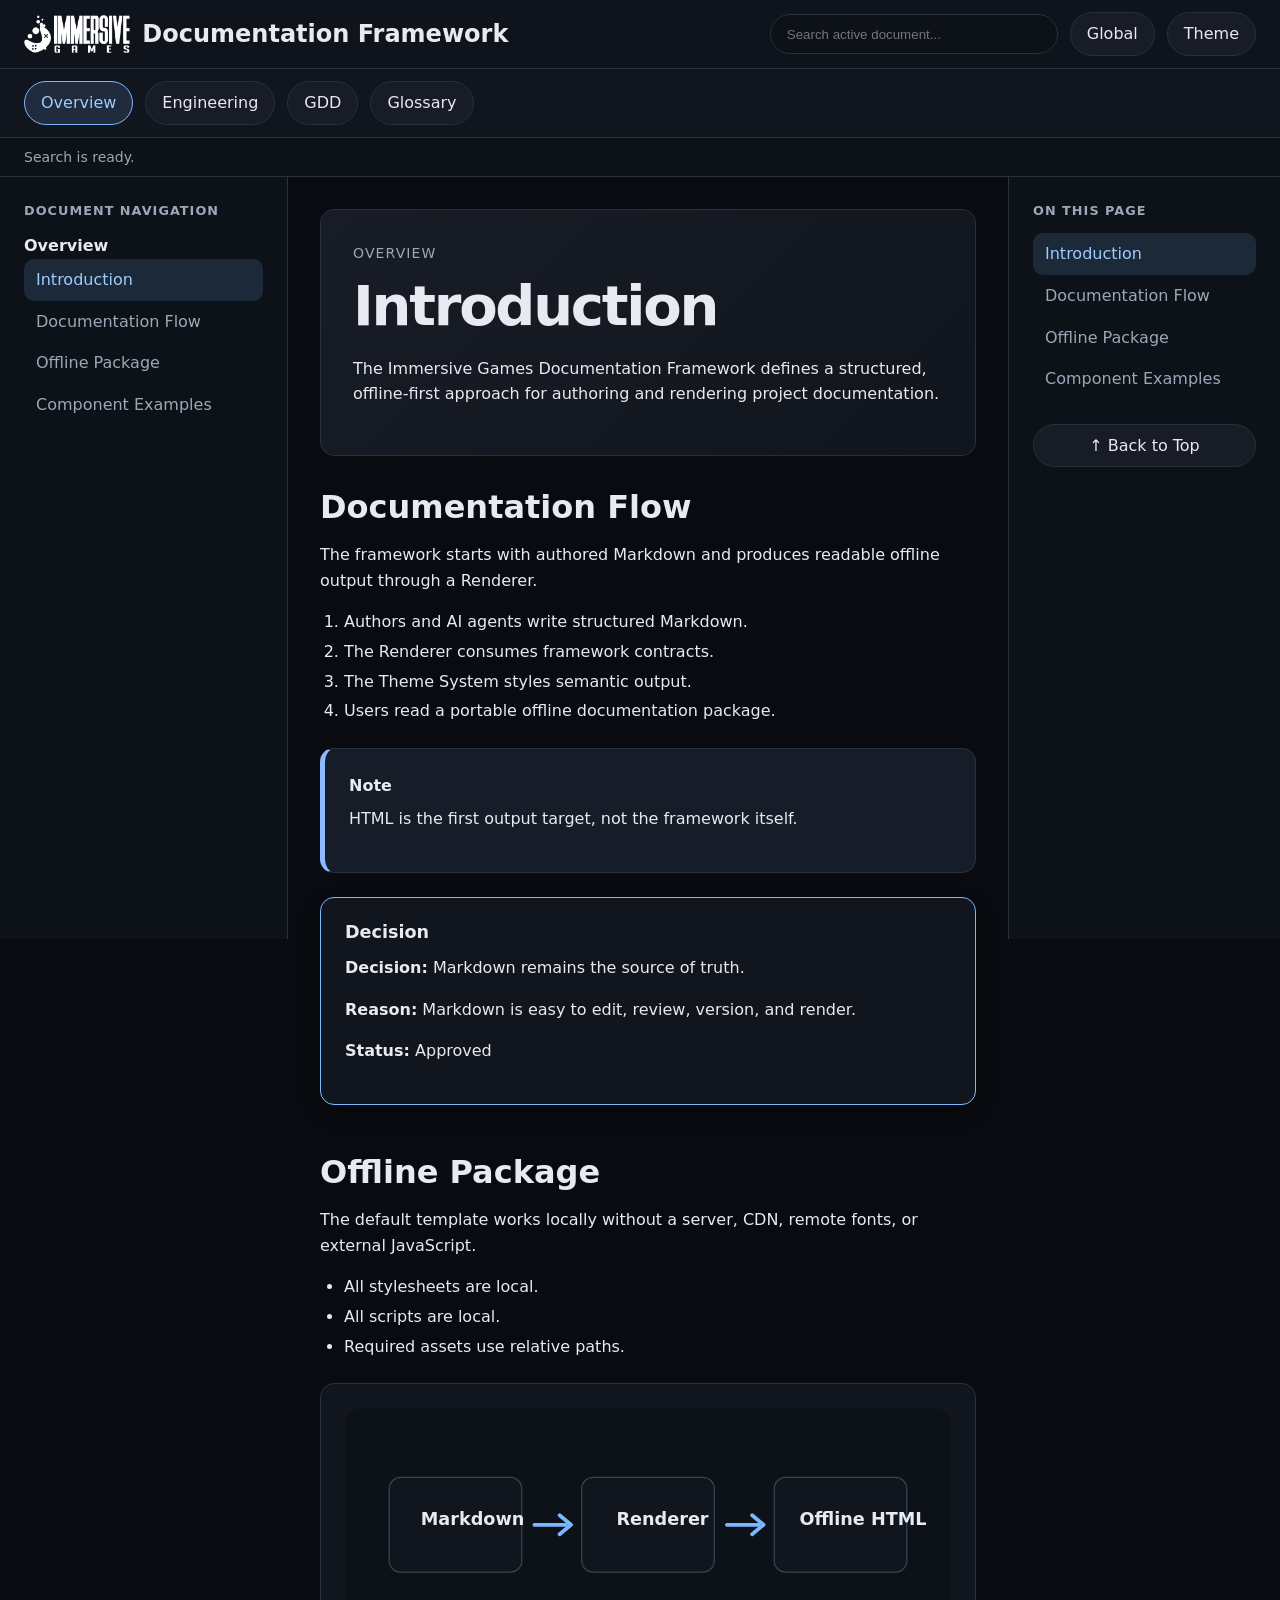
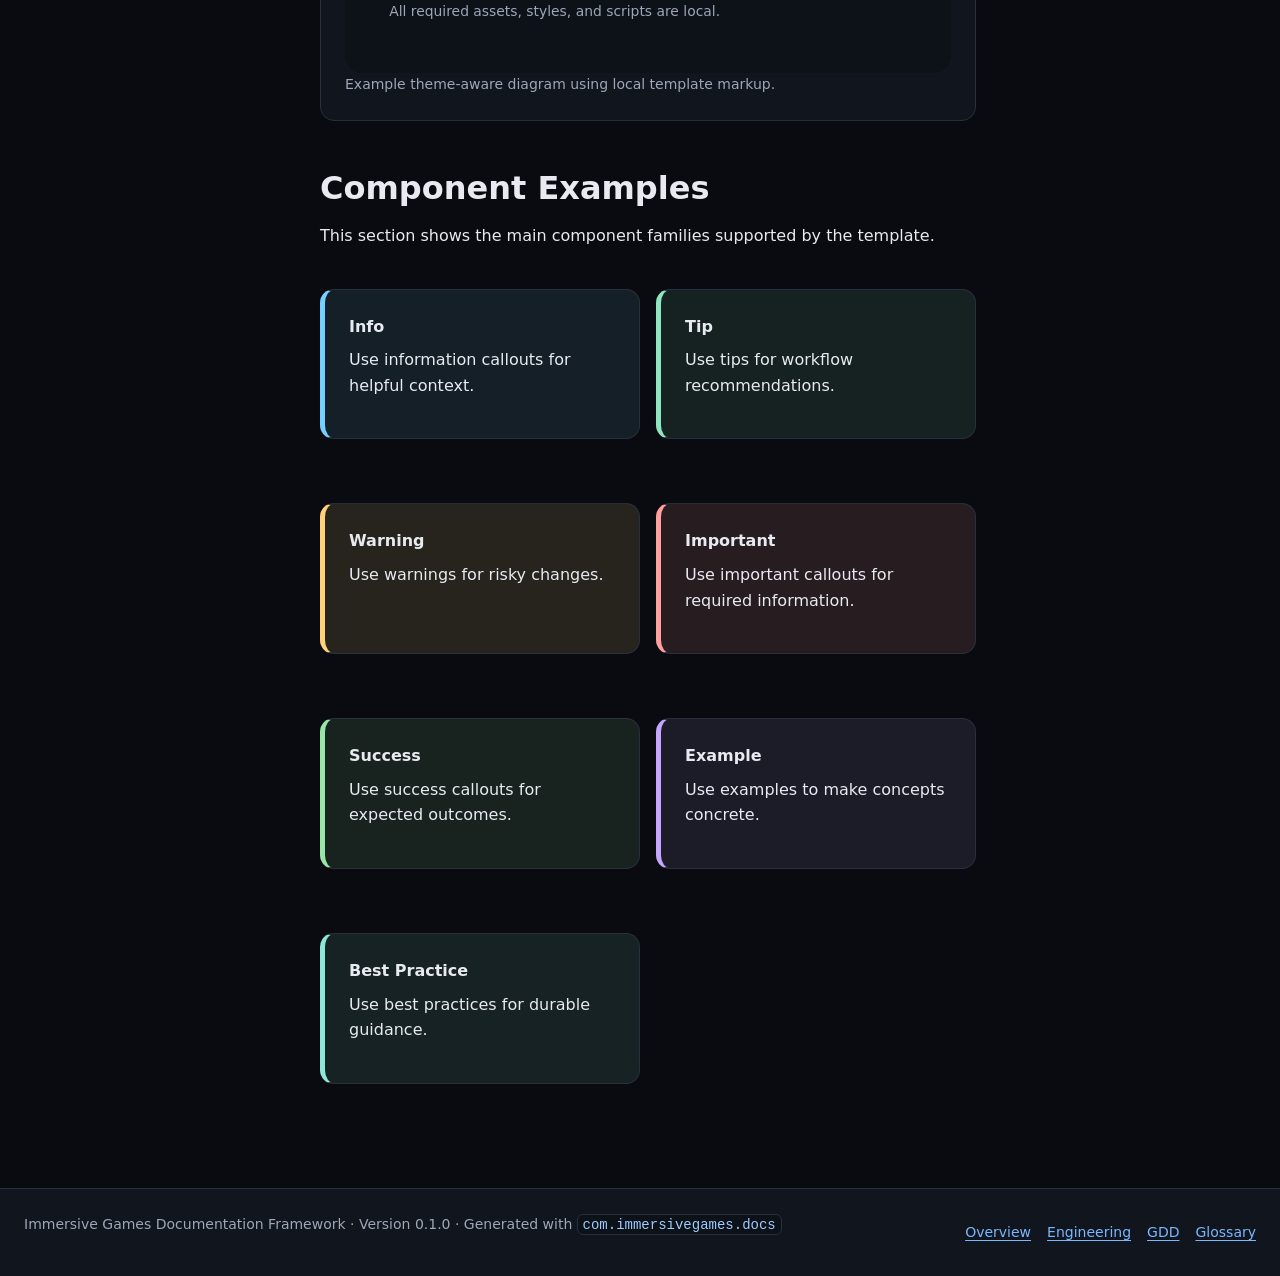
==== templates/html-default/index.html @ 84d6b8d3 "teste de template" ====
<!doctype html>
<html lang="en" data-theme="dark">
<head>
  <meta charset="utf-8">
  <meta name="viewport" content="width=device-width, initial-scale=1">
  <title>Immersive Games Documentation Framework</title>
  <link rel="stylesheet" href="css/variables.css">
  <link rel="stylesheet" href="css/typography.css">
  <link rel="stylesheet" href="css/layout.css">
  <link rel="stylesheet" href="css/components.css">
</head>
<body>
  <a class="docs-skip-link" href="#docs-main">Skip to content</a>

  <div class="docs-topbar">
    <header class="docs-header">
      <div class="docs-header__brand">
        <span class="docs-header__logo-set" aria-hidden="true">
          <img class="docs-header__logo docs-header__logo--dark" src="assets/images/immersive-games-logo-full-white.png" alt="" width="180" height="65">
          <img class="docs-header__logo docs-header__logo--light" src="assets/images/immersive-games-logo-full-black.png" alt="" width="180" height="65">
        </span>
        <div>
          <h1>Documentation Framework</h1>
        </div>
      </div>

      <div class="docs-header__tools">
        <label class="docs-search-label" for="docs-search-input">Search documentation</label>
        <input id="docs-search-input" class="docs-search-input" type="search" placeholder="Search active document..." autocomplete="off">
        <button class="docs-button docs-button--ghost" type="button" data-action="toggle-search-mode" aria-pressed="false">Global</button>
        <button class="docs-button docs-button--ghost" type="button" data-action="toggle-theme" aria-label="Toggle dark or light theme">Theme</button>
        <button class="docs-button docs-button--ghost docs-mobile-only" type="button" data-action="toggle-sidebar" aria-expanded="false" aria-controls="docs-sidebar">Menu</button>
        <button class="docs-button docs-button--ghost docs-mobile-only" type="button" data-action="toggle-toc" aria-expanded="false" aria-controls="docs-toc">TOC</button>
      </div>
    </header>

    <nav class="docs-tabs" role="tablist" aria-label="Document tabs">
      <button id="docs-tab-overview" class="docs-tab is-active" type="button" role="tab" data-document-target="overview" aria-selected="true" aria-controls="docs-panel-overview">Overview</button>
      <button id="docs-tab-engineering" class="docs-tab" type="button" role="tab" data-document-target="engineering" aria-selected="false" aria-controls="docs-panel-engineering">Engineering</button>
      <button id="docs-tab-gdd" class="docs-tab" type="button" role="tab" data-document-target="gdd" aria-selected="false" aria-controls="docs-panel-gdd">GDD</button>
      <button id="docs-tab-glossary" class="docs-tab" type="button" role="tab" data-document-target="glossary" aria-selected="false" aria-controls="docs-panel-glossary">Glossary</button>
    </nav>
  </div>

  <div class="docs-search-status" id="docs-search-status" role="status" aria-live="polite">Search is ready.</div>

  <div class="docs-shell">
    <aside class="docs-sidebar" id="docs-sidebar" aria-label="Document navigation">
      <div class="docs-sidebar__header">
        <span>Document Navigation</span>
      </div>
      <nav class="docs-sidebar__nav" data-sidebar-nav></nav>
    </aside>

    <main class="docs-main" id="docs-main" tabindex="-1">
      <section class="docs-search-panel docs-content" data-search-panel hidden aria-labelledby="docs-search-panel-title">
        <div class="docs-search-panel__header">
          <p class="docs-kicker">Search Results</p>
          <h2 id="docs-search-panel-title">Search results</h2>
          <p data-search-summary>Type in the header search field to search the active document.</p>
        </div>

        <div class="docs-search-results" data-search-results></div>

        <div class="docs-empty-state" data-search-empty hidden>
          <h2>No results found.</h2>
          <p>Try a different term or clear the search.</p>
        </div>
      </section>

      <section id="docs-panel-overview" class="docs-document is-active" role="tabpanel" aria-labelledby="docs-tab-overview" data-document="overview" data-document-title="Overview">
        <article class="docs-content">
          <header class="docs-page-header">
            <p class="docs-kicker">Overview</p>
            <h2 id="overview-introduction">Introduction</h2>
            <p>The Immersive Games Documentation Framework defines a structured, offline-first approach for authoring and rendering project documentation.</p>
          </header>

          <section class="docs-section" id="overview-documentation-flow" data-title="Documentation Flow">
            <h3>Documentation Flow</h3>
            <p>The framework starts with authored Markdown and produces readable offline output through a Renderer.</p>
            <ol>
              <li>Authors and AI agents write structured Markdown.</li>
              <li>The Renderer consumes framework contracts.</li>
              <li>The Theme System styles semantic output.</li>
              <li>Users read a portable offline documentation package.</li>
            </ol>

            <div class="docs-callout docs-callout-note">
              <p class="docs-callout__title">Note</p>
              <p>HTML is the first output target, not the framework itself.</p>
            </div>

            <div class="docs-block docs-block-decision">
              <h4>Decision</h4>
              <p><strong>Decision:</strong> Markdown remains the source of truth.</p>
              <p><strong>Reason:</strong> Markdown is easy to edit, review, version, and render.</p>
              <p><strong>Status:</strong> Approved</p>
            </div>
          </section>

          <section class="docs-section" id="overview-offline-package" data-title="Offline Package">
            <h3>Offline Package</h3>
            <p>The default template works locally without a server, CDN, remote fonts, or external JavaScript.</p>
            <ul>
              <li>All stylesheets are local.</li>
              <li>All scripts are local.</li>
              <li>Required assets use relative paths.</li>
            </ul>

            <figure class="docs-figure">
              <svg class="docs-diagram" viewBox="0 0 960 420" role="img" aria-labelledby="offline-package-title offline-package-desc">
                <title id="offline-package-title">Offline package diagram</title>
                <desc id="offline-package-desc">A simple diagram showing Markdown transformed into a local offline HTML package.</desc>
                <rect class="docs-diagram__background" width="960" height="420" rx="28"></rect>
                <g class="docs-diagram__node">
                  <rect x="70" y="110" width="210" height="150" rx="18"></rect>
                  <rect x="375" y="110" width="210" height="150" rx="18"></rect>
                  <rect x="680" y="110" width="210" height="150" rx="18"></rect>
                </g>
                <g class="docs-diagram__label" font-family="system-ui, -apple-system, Segoe UI, sans-serif" font-size="28" font-weight="700">
                  <text x="120" y="185">Markdown</text>
                  <text x="430" y="185">Renderer</text>
                  <text x="720" y="185">Offline HTML</text>
                </g>
                <g class="docs-diagram__arrow" stroke-width="6" stroke-linecap="round" stroke-linejoin="round" fill="none">
                  <path d="M300 185h50"></path>
                  <path d="m340 170 18 15-18 15"></path>
                  <path d="M605 185h50"></path>
                  <path d="m645 170 18 15-18 15"></path>
                </g>
                <text class="docs-diagram__caption" x="70" y="330" font-family="system-ui, -apple-system, Segoe UI, sans-serif" font-size="22">All required assets, styles, and scripts are local.</text>
              </svg>
              <figcaption>Example theme-aware diagram using local template markup.</figcaption>
            </figure>
          </section>

          <section class="docs-section" id="overview-components" data-title="Component Examples">
            <h3>Component Examples</h3>
            <p>This section shows the main component families supported by the template.</p>

            <div class="docs-callout-grid">
              <div class="docs-callout docs-callout-info"><p class="docs-callout__title">Info</p><p>Use information callouts for helpful context.</p></div>
              <div class="docs-callout docs-callout-tip"><p class="docs-callout__title">Tip</p><p>Use tips for workflow recommendations.</p></div>
              <div class="docs-callout docs-callout-warning"><p class="docs-callout__title">Warning</p><p>Use warnings for risky changes.</p></div>
              <div class="docs-callout docs-callout-important"><p class="docs-callout__title">Important</p><p>Use important callouts for required information.</p></div>
              <div class="docs-callout docs-callout-success"><p class="docs-callout__title">Success</p><p>Use success callouts for expected outcomes.</p></div>
              <div class="docs-callout docs-callout-example"><p class="docs-callout__title">Example</p><p>Use examples to make concepts concrete.</p></div>
              <div class="docs-callout docs-callout-best-practice"><p class="docs-callout__title">Best Practice</p><p>Use best practices for durable guidance.</p></div>
            </div>
          </section>
        </article>
      </section>

      <section id="docs-panel-engineering" class="docs-document" role="tabpanel" aria-labelledby="docs-tab-engineering" data-document="engineering" data-document-title="Engineering" hidden>
        <article class="docs-content">
          <header class="docs-page-header">
            <p class="docs-kicker">Engineering</p>
            <h2 id="engineering-architecture">Architecture</h2>
            <p>Engineering documentation captures system structure, runtime behavior, API surfaces, and asset handling expectations.</p>
          </header>

          <section class="docs-section" id="engineering-systems" data-title="Systems">
            <h3>Systems</h3>
            <p>Systems documentation should explain responsibilities, boundaries, and data flow without coupling the source content to visual layout.</p>
            <blockquote>
              <p>Documentation represents knowledge first. Presentation is derivative.</p>
            </blockquote>
          </section>

          <section class="docs-section" id="engineering-api-example" data-title="API Example">
            <h3>API Example</h3>
            <p>Inline code such as <code>FaceController.PlayAnimation</code> should remain distinct but unobtrusive.</p>
            <pre class="docs-code"><code>public sealed class FaceController
{
    public void PlayAnimation(string animationId)
    {
        // Trigger local animation playback.
    }
}</code></pre>

            <div class="docs-block docs-block-api">
              <h4>Method</h4>
              <table class="docs-table">
                <thead><tr><th>Field</th><th>Value</th></tr></thead>
                <tbody>
                  <tr><td>Name</td><td><code>PlayAnimation</code></td></tr>
                  <tr><td>Parameter</td><td><code>animationId: string</code></td></tr>
                  <tr><td>Returns</td><td><code>void</code></td></tr>
                </tbody>
              </table>
            </div>
          </section>

          <section class="docs-section" id="engineering-asset-handling" data-title="Asset Handling">
            <h3>Asset Handling</h3>
            <p>Required documentation assets should be local and referenced through relative paths.</p>
            <div class="docs-block docs-block-risk">
              <h4>Risk</h4>
              <p><strong>Risk:</strong> A missing screenshot breaks reader context.</p>
              <p><strong>Impact:</strong> Medium</p>
              <p><strong>Mitigation:</strong> Validate asset references before publishing.</p>
            </div>
          </section>
        </article>
      </section>

      <section id="docs-panel-gdd" class="docs-document" role="tabpanel" aria-labelledby="docs-tab-gdd" data-document="gdd" data-document-title="GDD" hidden>
        <article class="docs-content">
          <header class="docs-page-header">
            <p class="docs-kicker">Game Design Document</p>
            <h2 id="gdd-game-vision">Game Vision</h2>
            <p>The GDD describes game direction, player experience, mechanics, and design decisions.</p>
          </header>

          <section class="docs-section" id="gdd-core-loop" data-title="Core Loop">
            <h3>Core Loop</h3>
            <p>The core loop describes the repeated player activity that supports progression.</p>
            <div class="docs-block docs-block-flow">
              <h4>Flow</h4>
              <ol class="docs-flow-list">
                <li>Explore the environment.</li>
                <li>Collect resources.</li>
                <li>Upgrade abilities.</li>
                <li>Face harder challenges.</li>
              </ol>
            </div>
          </section>

          <section class="docs-section" id="gdd-mechanics" data-title="Mechanics">
            <h3>Mechanics</h3>
            <p>Mechanics should be clear, testable, and connected to the intended player experience.</p>
            <table class="docs-table">
              <thead><tr><th>Mechanic</th><th>Purpose</th><th>Status</th></tr></thead>
              <tbody>
                <tr><td>Dash</td><td>Mobility and expression</td><td><span class="docs-badge docs-badge-success">Approved</span></td></tr>
                <tr><td>Parry</td><td>Skill mastery</td><td><span class="docs-badge docs-badge-warning">Review</span></td></tr>
              </tbody>
            </table>
          </section>

          <section class="docs-section" id="gdd-decisions" data-title="Decisions">
            <h3>Decisions</h3>
            <div class="docs-block docs-block-open-question">
              <h4>Open Question</h4>
              <p><strong>Question:</strong> Should the first prototype include crafting?</p>
              <p><strong>Status:</strong> Open</p>
            </div>
          </section>
        </article>
      </section>

      <section id="docs-panel-glossary" class="docs-document" role="tabpanel" aria-labelledby="docs-tab-glossary" data-document="glossary" data-document-title="Glossary" hidden>
        <article class="docs-content">
          <header class="docs-page-header">
            <p class="docs-kicker">Glossary</p>
            <h2 id="glossary-documentation-project">Documentation Project</h2>
            <p>Glossary terms define project vocabulary using Markdown headings and standard links.</p>
          </header>

          <div class="docs-glossary-tools">
            <label for="docs-glossary-filter">Filter glossary terms</label>
            <input id="docs-glossary-filter" class="docs-search-input" type="search" placeholder="Filter terms...">
          </div>

          <section class="docs-section docs-glossary-term" id="glossary-document" data-title="Document" data-term="document">
            <h3>Document</h3>
            <p><strong>Definition:</strong> The highest editorial unit inside a Documentation Project.</p>
            <p><strong>Related Terms:</strong> <a href="#glossary-component">Component</a>, <a href="#glossary-renderer">Renderer</a></p>
          </section>

          <section class="docs-section docs-glossary-term" id="glossary-component" data-title="Component" data-term="component">
            <h3>Component</h3>
            <p><strong>Definition:</strong> A reusable semantic documentation structure with a defined purpose.</p>
            <p><strong>Aliases:</strong> Documentation component, semantic component</p>
          </section>

          <section class="docs-section docs-glossary-term" id="glossary-renderer" data-title="Renderer" data-term="renderer">
            <h3>Renderer</h3>
            <p><strong>Definition:</strong> An implementation that transforms a valid Documentation Project into an output format.</p>
          </section>
        </article>
      </section>
    </main>

    <aside class="docs-toc" id="docs-toc" aria-label="Local table of contents">
      <div class="docs-toc__header">
        <span>On this page</span>
      </div>
      <nav data-toc-nav></nav>
      <button class="docs-back-to-top" type="button" data-action="back-to-top">↑ Back to Top</button>
    </aside>
  </div>

  <footer class="docs-footer">
    <p>Immersive Games Documentation Framework · Version 0.1.0 · Generated with <code>com.immersivegames.docs</code></p>
    <nav aria-label="Footer links">
      <a href="#overview-introduction">Overview</a>
      <a href="#engineering-architecture">Engineering</a>
      <a href="#gdd-game-vision">GDD</a>
      <a href="#glossary-documentation-project">Glossary</a>
    </nav>
  </footer>

  <script src="js/navigation.js"></script>
  <script src="js/search.js"></script>
  <script src="js/glossary.js"></script>
  <script src="js/ui.js"></script>
</body>
</html>
---- templates/html-default/css/variables.css ----
:root {
  color-scheme: dark;

  --docs-font-sans: system-ui, -apple-system, BlinkMacSystemFont, "Segoe UI", sans-serif;
  --docs-font-code: "Cascadia Code", "Consolas", "Courier New", monospace;

  --docs-spacing-2xs: 0.25rem;
  --docs-spacing-xs: 0.5rem;
  --docs-spacing-sm: 0.75rem;
  --docs-spacing-md: 1rem;
  --docs-spacing-lg: 1.5rem;
  --docs-spacing-xl: 2rem;
  --docs-spacing-2xl: 3rem;

  --docs-radius-sm: 0.375rem;
  --docs-radius-md: 0.625rem;
  --docs-radius-lg: 0.875rem;
  --docs-radius-pill: 999px;

  --docs-border-width: 1px;
  --docs-shadow-sm: 0 8px 20px rgb(0 0 0 / 18%);
  --docs-shadow-md: 0 18px 50px rgb(0 0 0 / 25%);

  --docs-layout-header-height: 4.25rem;
  --docs-layout-tabs-height: 3.25rem;
  --docs-layout-topbar-height: calc(var(--docs-layout-header-height) + var(--docs-layout-tabs-height));
  --docs-layout-sidebar-width: 18rem;
  --docs-layout-toc-width: 17rem;
  --docs-layout-content-max: 960px;

  --docs-breakpoint-sm: 40rem;
  --docs-breakpoint-md: 56rem;
  --docs-breakpoint-lg: 72rem;
  --docs-breakpoint-xl: 90rem;

  --docs-z-header: 30;
  --docs-z-tabs: 25;
  --docs-z-drawer: 40;
  --docs-z-skip: 100;
}

:root,
:root[data-theme="dark"] {
  color-scheme: dark;

  --docs-color-bg: #090b10;
  --docs-color-surface: #11151d;
  --docs-color-surface-raised: #171c26;
  --docs-color-surface-soft: #0d1118;
  --docs-color-border: #28303d;
  --docs-color-border-strong: #394354;
  --docs-color-text: #e7eaf0;
  --docs-color-text-muted: #9da7b7;
  --docs-color-text-subtle: #707b8e;
  --docs-color-accent: #7bb7ff;
  --docs-color-accent-strong: #9dccff;
  --docs-color-accent-soft: rgb(123 183 255 / 14%);
  --docs-color-code-bg: #06080d;
  --docs-color-code-text: #dbeafe;

  --docs-color-note: #8eb8ff;
  --docs-color-note-bg: rgb(142 184 255 / 10%);
  --docs-color-info: #76d0ff;
  --docs-color-info-bg: rgb(118 208 255 / 10%);
  --docs-color-tip: #8ee6c1;
  --docs-color-tip-bg: rgb(142 230 193 / 10%);
  --docs-color-warning: #ffd27a;
  --docs-color-warning-bg: rgb(255 210 122 / 12%);
  --docs-color-important: #ff9f9f;
  --docs-color-important-bg: rgb(255 159 159 / 12%);
  --docs-color-success: #98e6a6;
  --docs-color-success-bg: rgb(152 230 166 / 10%);
  --docs-color-example: #c6a6ff;
  --docs-color-example-bg: rgb(198 166 255 / 10%);
  --docs-color-best-practice: #8ee6d8;
  --docs-color-best-practice-bg: rgb(142 230 216 / 10%);
  --docs-color-danger: #ff7d7d;
  --docs-color-danger-bg: rgb(255 125 125 / 12%);
}

:root[data-theme="light"] {
  color-scheme: light;

  --docs-color-bg: #f4f6fa;
  --docs-color-surface: #ffffff;
  --docs-color-surface-raised: #ffffff;
  --docs-color-surface-soft: #eef2f7;
  --docs-color-border: #d7deea;
  --docs-color-border-strong: #c1cad8;
  --docs-color-text: #111827;
  --docs-color-text-muted: #536074;
  --docs-color-text-subtle: #778398;
  --docs-color-accent: #2563eb;
  --docs-color-accent-strong: #1d4ed8;
  --docs-color-accent-soft: rgb(37 99 235 / 10%);
  --docs-color-code-bg: #f8fafc;
  --docs-color-code-text: #111827;

  --docs-color-note: #2563eb;
  --docs-color-note-bg: rgb(37 99 235 / 8%);
  --docs-color-info: #0284c7;
  --docs-color-info-bg: rgb(2 132 199 / 8%);
  --docs-color-tip: #047857;
  --docs-color-tip-bg: rgb(4 120 87 / 8%);
  --docs-color-warning: #b45309;
  --docs-color-warning-bg: rgb(180 83 9 / 10%);
  --docs-color-important: #dc2626;
  --docs-color-important-bg: rgb(220 38 38 / 9%);
  --docs-color-success: #15803d;
  --docs-color-success-bg: rgb(21 128 61 / 8%);
  --docs-color-example: #7c3aed;
  --docs-color-example-bg: rgb(124 58 237 / 8%);
  --docs-color-best-practice: #0f766e;
  --docs-color-best-practice-bg: rgb(15 118 110 / 8%);
  --docs-color-danger: #b91c1c;
  --docs-color-danger-bg: rgb(185 28 28 / 9%);
}
---- templates/html-default/css/typography.css ----
* {
  box-sizing: border-box;
}

html {
  scroll-behavior: smooth;
}

body {
  margin: 0;
  background: var(--docs-color-bg);
  color: var(--docs-color-text);
  font-family: var(--docs-font-sans);
  font-size: 16px;
  line-height: 1.6;
}

h1,
h2,
h3,
h4,
h5,
h6 {
  color: var(--docs-color-text);
  line-height: 1.2;
  margin: 0 0 var(--docs-spacing-md);
  scroll-margin-top: calc(var(--docs-layout-topbar-height) + var(--docs-spacing-lg));
}

h1 {
  font-size: clamp(1.125rem, 2vw, 1.5rem);
  margin: 0;
}

h2 {
  font-size: clamp(2rem, 5vw, 3.5rem);
  letter-spacing: -0.04em;
}

h3 {
  font-size: clamp(1.45rem, 3vw, 2rem);
  margin-top: var(--docs-spacing-xl);
}

h4 {
  font-size: 1.1rem;
}

p {
  margin: 0 0 var(--docs-spacing-md);
}

a {
  color: var(--docs-color-accent);
  text-decoration-thickness: 0.08em;
  text-underline-offset: 0.18em;
}

a:hover {
  color: var(--docs-color-accent-strong);
}

a:focus-visible,
button:focus-visible,
input:focus-visible {
  outline: 3px solid var(--docs-color-accent);
  outline-offset: 3px;
}

ul,
ol {
  margin: 0 0 var(--docs-spacing-md);
  padding-left: var(--docs-spacing-lg);
}

li + li {
  margin-top: var(--docs-spacing-2xs);
}

blockquote {
  border-left: 4px solid var(--docs-color-accent);
  color: var(--docs-color-text-muted);
  margin: var(--docs-spacing-lg) 0;
  padding: var(--docs-spacing-sm) var(--docs-spacing-lg);
  background: var(--docs-color-surface-soft);
  border-radius: var(--docs-radius-md);
}

code,
pre {
  font-family: var(--docs-font-code);
}

code {
  background: var(--docs-color-surface-soft);
  border: var(--docs-border-width) solid var(--docs-color-border);
  border-radius: var(--docs-radius-sm);
  color: var(--docs-color-accent-strong);
  padding: 0.1rem 0.3rem;
}

pre {
  overflow-x: auto;
}

figcaption,
.docs-kicker,
.docs-search-status,
.docs-footer {
  color: var(--docs-color-text-muted);
  font-size: 0.875rem;
}

.docs-kicker {
  letter-spacing: 0.08em;
  margin: 0 0 var(--docs-spacing-xs);
  text-transform: uppercase;
}
---- templates/html-default/css/layout.css ----
.docs-skip-link {
  background: var(--docs-color-accent);
  border-radius: var(--docs-radius-md);
  color: var(--docs-color-bg);
  left: var(--docs-spacing-md);
  padding: var(--docs-spacing-sm) var(--docs-spacing-md);
  position: fixed;
  top: -10rem;
  z-index: var(--docs-z-skip);
}

.docs-skip-link:focus {
  top: var(--docs-spacing-md);
}

.docs-topbar {
  background: color-mix(in srgb, var(--docs-color-surface) 92%, transparent);
  border-bottom: var(--docs-border-width) solid var(--docs-color-border);
  position: sticky;
  top: 0;
  z-index: var(--docs-z-header);
}

.docs-header {
  align-items: center;
  display: flex;
  gap: var(--docs-spacing-md);
  justify-content: space-between;
  min-height: var(--docs-layout-header-height);
  padding: var(--docs-spacing-sm) var(--docs-spacing-lg);
}

.docs-header__brand,
.docs-header__tools,
.docs-tabs,
.docs-sidebar__header,
.docs-toc__header {
  align-items: center;
  display: flex;
}

.docs-header__brand {
  gap: var(--docs-spacing-sm);
  min-width: 16rem;
}

.docs-header__logo-set,
.docs-header__logo {
  display: block;
}

.docs-header__logo-set {
  flex: 0 0 auto;
}

.docs-header__logo {
  height: 2.4rem;
  width: auto;
}

.docs-header__logo--light {
  display: none;
}

:root[data-theme="light"] .docs-header__logo--dark {
  display: none;
}

:root[data-theme="light"] .docs-header__logo--light {
  display: block;
}

.docs-header__tools {
  flex-wrap: wrap;
  gap: var(--docs-spacing-sm);
  justify-content: flex-end;
}

.docs-search-label {
  height: 1px;
  overflow: hidden;
  position: absolute;
  width: 1px;
}

.docs-search-input {
  background: var(--docs-color-surface-soft);
  border: var(--docs-border-width) solid var(--docs-color-border);
  border-radius: var(--docs-radius-pill);
  color: var(--docs-color-text);
  min-height: 2.5rem;
  min-width: min(18rem, 70vw);
  padding: 0 var(--docs-spacing-md);
}

.docs-button,
.docs-tab,
.docs-back-to-top {
  background: var(--docs-color-surface-raised);
  border: var(--docs-border-width) solid var(--docs-color-border);
  border-radius: var(--docs-radius-pill);
  color: var(--docs-color-text);
  cursor: pointer;
  font: inherit;
  min-height: 2.4rem;
  padding: var(--docs-spacing-xs) var(--docs-spacing-md);
}

.docs-button:hover,
.docs-tab:hover,
.docs-back-to-top:hover {
  border-color: var(--docs-color-accent);
}

.docs-tabs {
  background: var(--docs-color-surface);
  border-top: var(--docs-border-width) solid var(--docs-color-border);
  gap: var(--docs-spacing-sm);
  min-height: var(--docs-layout-tabs-height);
  overflow-x: auto;
  padding: var(--docs-spacing-sm) var(--docs-spacing-lg);
  scrollbar-width: thin;
  white-space: nowrap;
}

.docs-tab.is-active {
  background: var(--docs-color-accent-soft);
  border-color: var(--docs-color-accent);
  color: var(--docs-color-accent-strong);
}

.docs-search-status {
  background: var(--docs-color-surface-soft);
  border-bottom: var(--docs-border-width) solid var(--docs-color-border);
  padding: var(--docs-spacing-xs) var(--docs-spacing-lg);
}

.docs-shell {
  display: grid;
  grid-template-columns: var(--docs-layout-sidebar-width) minmax(0, 1fr) var(--docs-layout-toc-width);
  min-height: calc(100vh - var(--docs-layout-topbar-height));
}

.docs-sidebar,
.docs-toc {
  align-self: start;
  background: var(--docs-color-surface-soft);
  border-color: var(--docs-color-border);
  height: calc(100vh - var(--docs-layout-topbar-height));
  max-height: calc(100vh - var(--docs-layout-topbar-height));
  overflow: auto;
  padding: var(--docs-spacing-lg);
  position: sticky;
  top: var(--docs-layout-topbar-height);
}

.docs-sidebar {
  border-right: var(--docs-border-width) solid var(--docs-color-border);
}

.docs-toc {
  border-left: var(--docs-border-width) solid var(--docs-color-border);
}

.docs-sidebar__header,
.docs-toc__header {
  color: var(--docs-color-text-muted);
  font-size: 0.8rem;
  font-weight: 700;
  justify-content: space-between;
  letter-spacing: 0.08em;
  margin-bottom: var(--docs-spacing-sm);
  text-transform: uppercase;
}

.docs-sidebar a,
.docs-toc a {
  border-radius: var(--docs-radius-md);
  color: var(--docs-color-text-muted);
  display: block;
  padding: var(--docs-spacing-xs) var(--docs-spacing-sm);
  text-decoration: none;
}

.docs-sidebar a.is-active,
.docs-toc a.is-active {
  background: var(--docs-color-accent-soft);
  color: var(--docs-color-accent-strong);
}

.docs-sidebar .docs-nav-group {
  margin-bottom: var(--docs-spacing-md);
}

.docs-sidebar .docs-nav-group-title {
  color: var(--docs-color-text);
  font-weight: 700;
}

.docs-main {
  min-width: 0;
  padding: var(--docs-spacing-xl);
}

.docs-content {
  margin: 0 auto;
  max-width: var(--docs-layout-content-max);
}

.docs-page-header {
  background: linear-gradient(135deg, var(--docs-color-surface-raised), var(--docs-color-surface));
  border: var(--docs-border-width) solid var(--docs-color-border);
  border-radius: var(--docs-radius-lg);
  margin-bottom: var(--docs-spacing-xl);
  padding: var(--docs-spacing-xl);
}

.docs-section {
  margin-bottom: var(--docs-spacing-2xl);
}

.docs-footer {
  align-items: center;
  background: var(--docs-color-surface);
  border-top: var(--docs-border-width) solid var(--docs-color-border);
  display: flex;
  flex-wrap: wrap;
  gap: var(--docs-spacing-md);
  justify-content: space-between;
  padding: var(--docs-spacing-lg);
}

.docs-footer nav {
  display: flex;
  flex-wrap: wrap;
  gap: var(--docs-spacing-md);
}

.docs-back-to-top {
  margin-top: var(--docs-spacing-lg);
  width: 100%;
}

.docs-mobile-only {
  display: none;
}

@media (max-width: 72rem) {
  .docs-shell {
    grid-template-columns: minmax(0, 1fr);
  }

  .docs-sidebar,
  .docs-toc {
    display: none;
    max-height: none;
    position: static;
  }

  .docs-sidebar.is-open,
  .docs-toc.is-open {
    display: block;
  }

  .docs-mobile-only {
    display: inline-flex;
  }
}

@media (max-width: 48rem) {
  .docs-header {
    align-items: stretch;
    flex-direction: column;
    padding: var(--docs-spacing-sm);
  }

  .docs-tabs {
    padding: var(--docs-spacing-sm);
  }

  .docs-main {
    padding: var(--docs-spacing-md);
  }

  .docs-page-header {
    padding: var(--docs-spacing-lg);
  }

  .docs-search-input {
    min-width: 100%;
  }
}
---- templates/html-default/css/components.css ----
.docs-callout,
.docs-block,
.docs-figure,
.docs-empty-state,
.docs-search-panel,
.docs-search-results,
.docs-glossary-tools,
.docs-related-documents {
  background: var(--docs-color-surface);
  border: var(--docs-border-width) solid var(--docs-color-border);
  border-radius: var(--docs-radius-lg);
  margin: var(--docs-spacing-lg) 0;
  padding: var(--docs-spacing-lg);
}

.docs-callout {
  border-left-width: 5px;
}

.docs-callout__title {
  font-weight: 800;
  margin-bottom: var(--docs-spacing-xs);
}

.docs-callout-note { background: var(--docs-color-note-bg); border-left-color: var(--docs-color-note); }
.docs-callout-info { background: var(--docs-color-info-bg); border-left-color: var(--docs-color-info); }
.docs-callout-tip { background: var(--docs-color-tip-bg); border-left-color: var(--docs-color-tip); }
.docs-callout-warning { background: var(--docs-color-warning-bg); border-left-color: var(--docs-color-warning); }
.docs-callout-important { background: var(--docs-color-important-bg); border-left-color: var(--docs-color-important); }
.docs-callout-success { background: var(--docs-color-success-bg); border-left-color: var(--docs-color-success); }
.docs-callout-example { background: var(--docs-color-example-bg); border-left-color: var(--docs-color-example); }
.docs-callout-best-practice { background: var(--docs-color-best-practice-bg); border-left-color: var(--docs-color-best-practice); }

.docs-callout-grid {
  display: grid;
  gap: var(--docs-spacing-md);
  grid-template-columns: repeat(auto-fit, minmax(14rem, 1fr));
}

.docs-block {
  box-shadow: var(--docs-shadow-sm);
}

.docs-block h4 {
  margin-bottom: var(--docs-spacing-sm);
}

.docs-block-decision { border-color: var(--docs-color-accent); }
.docs-block-risk { border-color: var(--docs-color-warning); }
.docs-block-open-question { border-color: var(--docs-color-example); }
.docs-block-api { border-color: var(--docs-color-info); }
.docs-block-flow { border-color: var(--docs-color-tip); }

.docs-code {
  background: var(--docs-color-code-bg);
  border: var(--docs-border-width) solid var(--docs-color-border);
  border-radius: var(--docs-radius-lg);
  color: var(--docs-color-code-text);
  font-size: 0.92rem;
  padding: var(--docs-spacing-lg);
}

.docs-code code {
  background: transparent;
  border: 0;
  border-radius: 0;
  color: inherit;
  display: block;
  padding: 0;
}

.docs-table {
  border-collapse: collapse;
  margin: var(--docs-spacing-lg) 0;
  overflow: hidden;
  width: 100%;
}

.docs-table th,
.docs-table td {
  border: var(--docs-border-width) solid var(--docs-color-border);
  padding: var(--docs-spacing-sm);
  text-align: left;
  vertical-align: top;
}

.docs-table th {
  background: var(--docs-color-surface-raised);
}

.docs-figure img,
.docs-diagram {
  border-radius: var(--docs-radius-md);
  display: block;
  max-width: 100%;
}

.docs-diagram {
  height: auto;
  width: 100%;
}

.docs-diagram__background {
  fill: var(--docs-color-surface-soft);
}

.docs-diagram__node rect {
  fill: var(--docs-color-surface);
  stroke: var(--docs-color-border-strong);
  stroke-width: 2;
}

.docs-diagram__label {
  fill: var(--docs-color-text);
}

.docs-diagram__arrow {
  stroke: var(--docs-color-accent);
}

.docs-diagram__caption {
  fill: var(--docs-color-text-muted);
}

.docs-badge {
  border: var(--docs-border-width) solid var(--docs-color-border);
  border-radius: var(--docs-radius-pill);
  display: inline-block;
  font-size: 0.8rem;
  font-weight: 700;
  padding: 0.1rem 0.55rem;
}

.docs-badge-success {
  color: var(--docs-color-success);
}

.docs-badge-warning {
  color: var(--docs-color-warning);
}

.docs-empty-state {
  text-align: center;
}

.docs-search-panel {
  box-shadow: var(--docs-shadow-sm);
  margin: 0 auto var(--docs-spacing-xl);
  width: 100%;
}

.docs-search-panel__header {
  border-bottom: var(--docs-border-width) solid var(--docs-color-border);
  margin-bottom: var(--docs-spacing-lg);
  padding-bottom: var(--docs-spacing-md);
}

.docs-search-panel__header h2 {
  font-size: clamp(1.75rem, 4vw, 2.5rem);
}

.docs-search-results {
  display: grid;
  gap: var(--docs-spacing-md);
}

.docs-search-result {
  background: var(--docs-color-surface-soft);
  border: var(--docs-border-width) solid var(--docs-color-border);
  border-radius: var(--docs-radius-md);
  padding: var(--docs-spacing-md);
}

.docs-search-result a {
  display: inline-block;
  font-weight: 700;
  margin-bottom: var(--docs-spacing-xs);
}

.docs-search-result small,
.docs-search-result__path {
  color: var(--docs-color-text-muted);
  display: block;
}

.docs-search-result__path {
  font-size: 0.85rem;
  margin-bottom: var(--docs-spacing-sm);
}

.docs-search-result p {
  margin-bottom: 0;
}

.docs-glossary-tools {
  display: grid;
  gap: var(--docs-spacing-sm);
}

.docs-glossary-term {
  border-bottom: var(--docs-border-width) solid var(--docs-color-border);
  padding-bottom: var(--docs-spacing-lg);
}

.docs-flow-list {
  counter-reset: flow-step;
  list-style: none;
  padding-left: 0;
}

.docs-flow-list li {
  background: var(--docs-color-surface-soft);
  border: var(--docs-border-width) solid var(--docs-color-border);
  border-radius: var(--docs-radius-md);
  margin-bottom: var(--docs-spacing-sm);
  padding: var(--docs-spacing-sm) var(--docs-spacing-md);
}

.is-search-hidden {
  display: none !important;
}
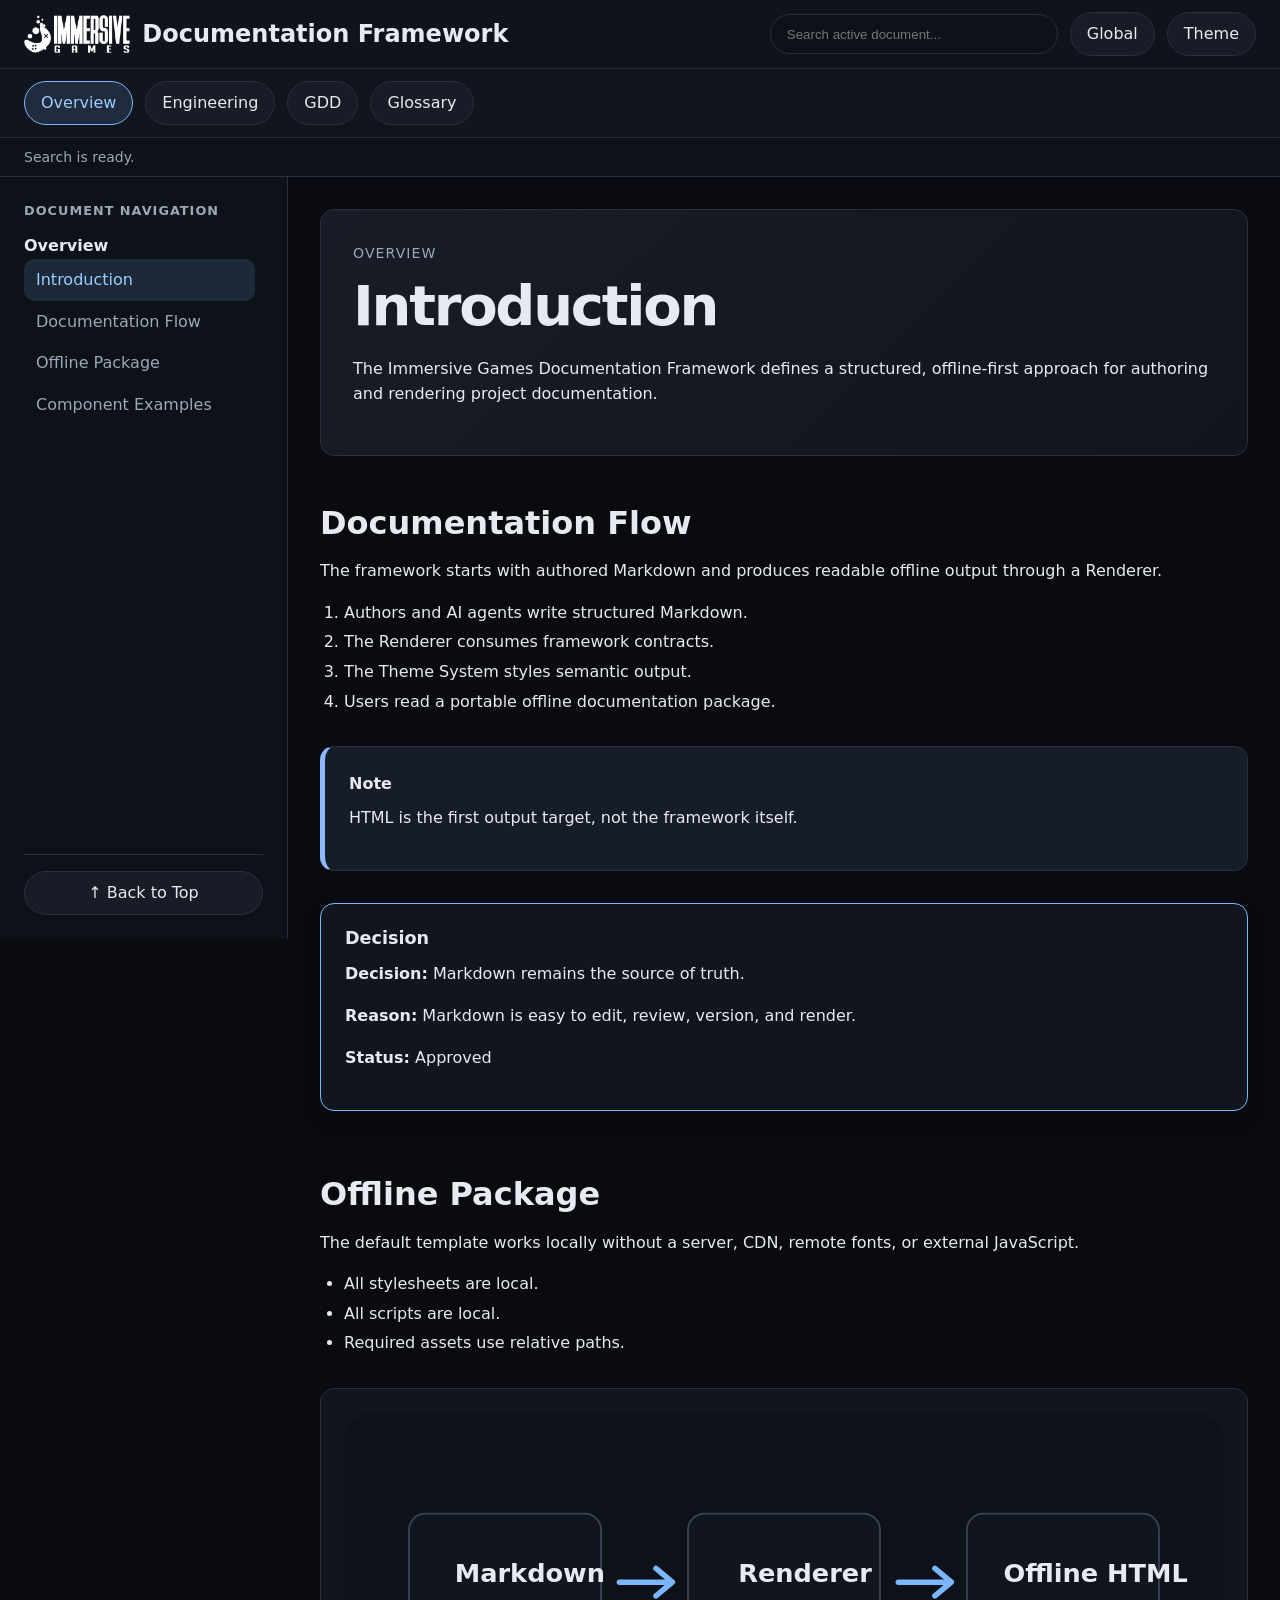
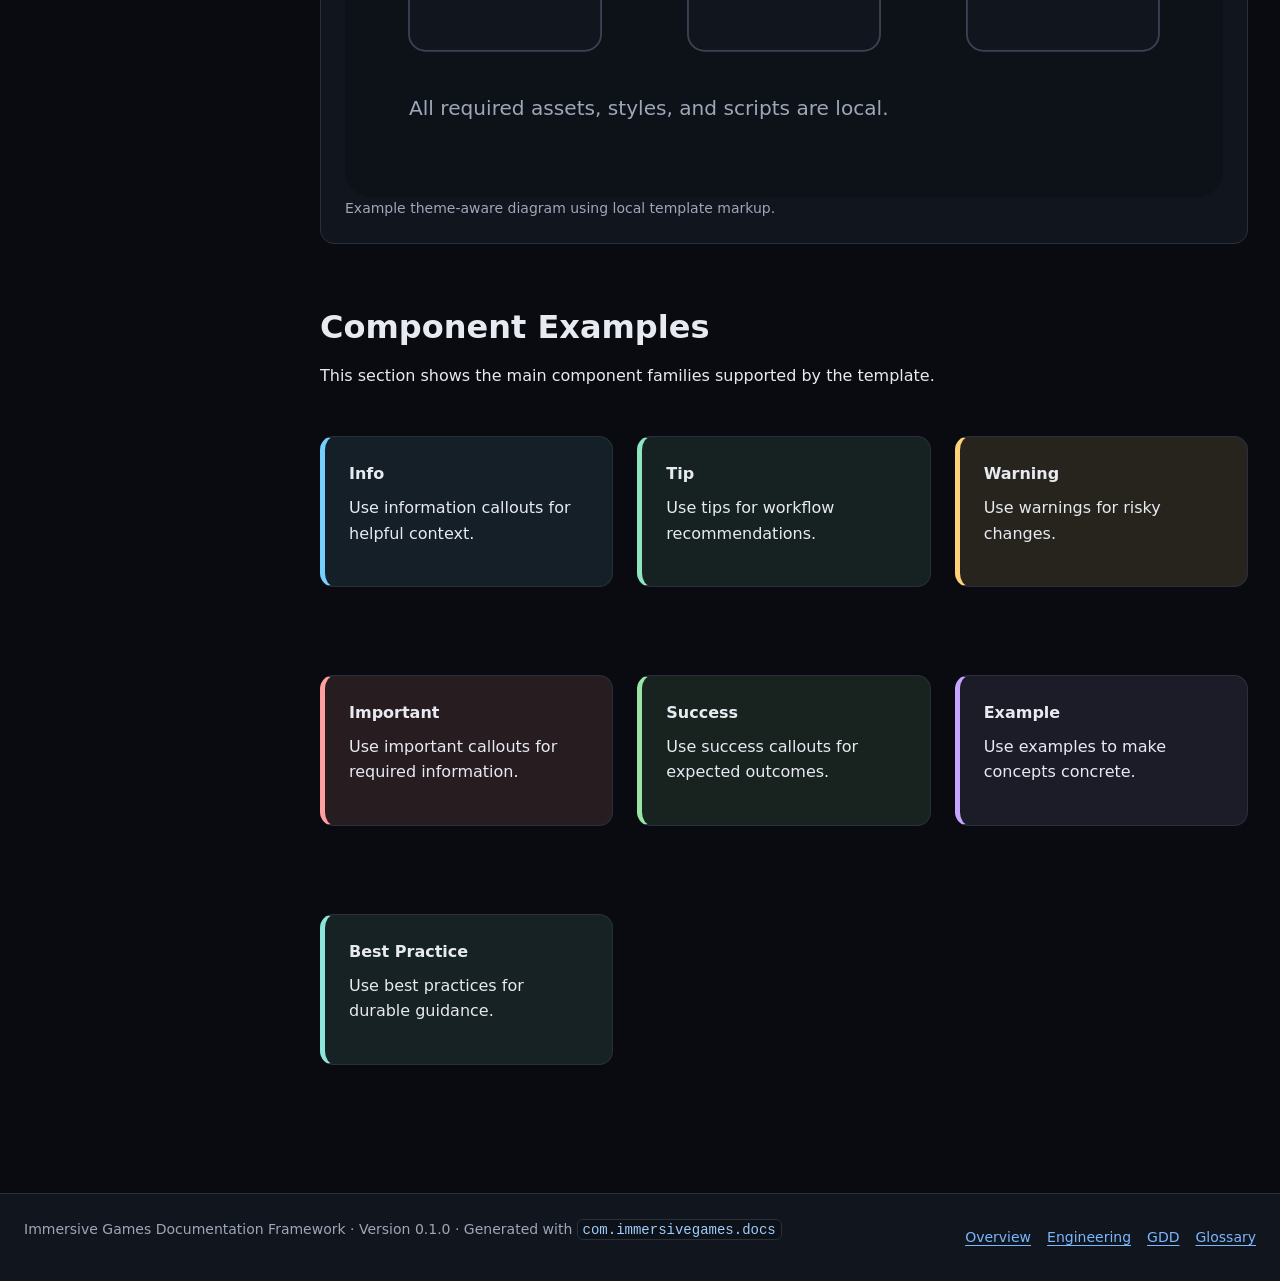
==== commit effda359: "teste de GDD" ====
--- a/templates/html-default/index.html
+++ b/templates/html-default/index.html
@@ -30,7 +30,6 @@
         <button class="docs-button docs-button--ghost" type="button" data-action="toggle-search-mode" aria-pressed="false">Global</button>
         <button class="docs-button docs-button--ghost" type="button" data-action="toggle-theme" aria-label="Toggle dark or light theme">Theme</button>
         <button class="docs-button docs-button--ghost docs-mobile-only" type="button" data-action="toggle-sidebar" aria-expanded="false" aria-controls="docs-sidebar">Menu</button>
-        <button class="docs-button docs-button--ghost docs-mobile-only" type="button" data-action="toggle-toc" aria-expanded="false" aria-controls="docs-toc">TOC</button>
       </div>
     </header>
 
@@ -50,6 +49,9 @@
         <span>Document Navigation</span>
       </div>
       <nav class="docs-sidebar__nav" data-sidebar-nav></nav>
+      <div class="docs-sidebar__footer">
+        <button class="docs-back-to-top" type="button" data-action="back-to-top">&uarr; Back to Top</button>
+      </div>
     </aside>
 
     <main class="docs-main" id="docs-main" tabindex="-1">
@@ -283,17 +285,10 @@
       </section>
     </main>
 
-    <aside class="docs-toc" id="docs-toc" aria-label="Local table of contents">
-      <div class="docs-toc__header">
-        <span>On this page</span>
-      </div>
-      <nav data-toc-nav></nav>
-      <button class="docs-back-to-top" type="button" data-action="back-to-top">↑ Back to Top</button>
-    </aside>
   </div>
 
   <footer class="docs-footer">
-    <p>Immersive Games Documentation Framework · Version 0.1.0 · Generated with <code>com.immersivegames.docs</code></p>
+    <p>Immersive Games Documentation Framework &middot; Version 0.1.0 &middot; Generated with <code>com.immersivegames.docs</code></p>
     <nav aria-label="Footer links">
       <a href="#overview-introduction">Overview</a>
       <a href="#engineering-architecture">Engineering</a>
--- a/templates/html-default/css/variables.css
+++ b/templates/html-default/css/variables.css
@@ -25,8 +25,7 @@
   --docs-layout-tabs-height: 3.25rem;
   --docs-layout-topbar-height: calc(var(--docs-layout-header-height) + var(--docs-layout-tabs-height));
   --docs-layout-sidebar-width: 18rem;
-  --docs-layout-toc-width: 17rem;
-  --docs-layout-content-max: 960px;
+  --docs-layout-content-max: 1120px;
 
   --docs-breakpoint-sm: 40rem;
   --docs-breakpoint-md: 56rem;
--- a/templates/html-default/css/layout.css
+++ b/templates/html-default/css/layout.css
@@ -33,8 +33,7 @@
 .docs-header__brand,
 .docs-header__tools,
 .docs-tabs,
-.docs-sidebar__header,
-.docs-toc__header {
+.docs-sidebar__header {
   align-items: center;
   display: flex;
 }
@@ -137,33 +136,25 @@
 
 .docs-shell {
   display: grid;
-  grid-template-columns: var(--docs-layout-sidebar-width) minmax(0, 1fr) var(--docs-layout-toc-width);
+  grid-template-columns: var(--docs-layout-sidebar-width) minmax(0, 1fr);
   min-height: calc(100vh - var(--docs-layout-topbar-height));
 }
 
-.docs-sidebar,
-.docs-toc {
+.docs-sidebar {
   align-self: start;
   background: var(--docs-color-surface-soft);
   border-color: var(--docs-color-border);
+  border-right: var(--docs-border-width) solid var(--docs-color-border);
+  display: flex;
+  flex-direction: column;
   height: calc(100vh - var(--docs-layout-topbar-height));
   max-height: calc(100vh - var(--docs-layout-topbar-height));
-  overflow: auto;
   padding: var(--docs-spacing-lg);
   position: sticky;
   top: var(--docs-layout-topbar-height);
 }
 
-.docs-sidebar {
-  border-right: var(--docs-border-width) solid var(--docs-color-border);
-}
-
-.docs-toc {
-  border-left: var(--docs-border-width) solid var(--docs-color-border);
-}
-
-.docs-sidebar__header,
-.docs-toc__header {
+.docs-sidebar__header {
   color: var(--docs-color-text-muted);
   font-size: 0.8rem;
   font-weight: 700;
@@ -173,8 +164,20 @@
   text-transform: uppercase;
 }
 
-.docs-sidebar a,
-.docs-toc a {
+.docs-sidebar__nav {
+  flex: 1 1 auto;
+  overflow: auto;
+  padding-right: var(--docs-spacing-xs);
+}
+
+.docs-sidebar__footer {
+  border-top: var(--docs-border-width) solid var(--docs-color-border);
+  flex: 0 0 auto;
+  margin-top: var(--docs-spacing-lg);
+  padding-top: var(--docs-spacing-md);
+}
+
+.docs-sidebar a {
   border-radius: var(--docs-radius-md);
   color: var(--docs-color-text-muted);
   display: block;
@@ -182,8 +185,7 @@
   text-decoration: none;
 }
 
-.docs-sidebar a.is-active,
-.docs-toc a.is-active {
+.docs-sidebar a.is-active {
   background: var(--docs-color-accent-soft);
   color: var(--docs-color-accent-strong);
 }
@@ -211,12 +213,12 @@
   background: linear-gradient(135deg, var(--docs-color-surface-raised), var(--docs-color-surface));
   border: var(--docs-border-width) solid var(--docs-color-border);
   border-radius: var(--docs-radius-lg);
-  margin-bottom: var(--docs-spacing-xl);
+  margin-bottom: var(--docs-spacing-2xl);
   padding: var(--docs-spacing-xl);
 }
 
 .docs-section {
-  margin-bottom: var(--docs-spacing-2xl);
+  margin-bottom: calc(var(--docs-spacing-2xl) + var(--docs-spacing-md));
 }
 
 .docs-footer {
@@ -237,7 +239,6 @@
 }
 
 .docs-back-to-top {
-  margin-top: var(--docs-spacing-lg);
   width: 100%;
 }
 
@@ -250,16 +251,15 @@
     grid-template-columns: minmax(0, 1fr);
   }
 
-  .docs-sidebar,
-  .docs-toc {
+  .docs-sidebar {
     display: none;
+    height: auto;
     max-height: none;
     position: static;
   }
 
-  .docs-sidebar.is-open,
-  .docs-toc.is-open {
-    display: block;
+  .docs-sidebar.is-open {
+    display: flex;
   }
 
   .docs-mobile-only {
--- a/templates/html-default/css/components.css
+++ b/templates/html-default/css/components.css
@@ -9,7 +9,7 @@
   background: var(--docs-color-surface);
   border: var(--docs-border-width) solid var(--docs-color-border);
   border-radius: var(--docs-radius-lg);
-  margin: var(--docs-spacing-lg) 0;
+  margin: var(--docs-spacing-xl) 0;
   padding: var(--docs-spacing-lg);
 }
 
@@ -33,12 +33,19 @@
 
 .docs-callout-grid {
   display: grid;
-  gap: var(--docs-spacing-md);
+  gap: var(--docs-spacing-lg);
   grid-template-columns: repeat(auto-fit, minmax(14rem, 1fr));
 }
 
 .docs-block {
   box-shadow: var(--docs-shadow-sm);
+}
+
+.docs-block + .docs-block,
+.docs-callout + .docs-callout,
+.docs-table + .docs-block,
+.docs-block + .docs-table {
+  margin-top: var(--docs-spacing-xl);
 }
 
 .docs-block h4 {
@@ -57,7 +64,8 @@
   border-radius: var(--docs-radius-lg);
   color: var(--docs-color-code-text);
   font-size: 0.92rem;
-  padding: var(--docs-spacing-lg);
+  padding: calc(var(--docs-spacing-lg) + 2rem) var(--docs-spacing-lg) var(--docs-spacing-lg);
+  position: relative;
 }
 
 .docs-code code {
@@ -69,9 +77,29 @@
   padding: 0;
 }
 
+.docs-code-copy {
+  background: var(--docs-color-surface-raised);
+  border: var(--docs-border-width) solid var(--docs-color-border);
+  border-radius: var(--docs-radius-pill);
+  color: var(--docs-color-text);
+  cursor: pointer;
+  font: inherit;
+  font-size: 0.8rem;
+  min-height: 2rem;
+  padding: var(--docs-spacing-2xs) var(--docs-spacing-sm);
+  position: absolute;
+  right: var(--docs-spacing-sm);
+  top: var(--docs-spacing-sm);
+}
+
+.docs-code-copy:hover {
+  border-color: var(--docs-color-accent);
+  color: var(--docs-color-accent-strong);
+}
+
 .docs-table {
   border-collapse: collapse;
-  margin: var(--docs-spacing-lg) 0;
+  margin: var(--docs-spacing-xl) 0;
   overflow: hidden;
   width: 100%;
 }
@@ -178,13 +206,18 @@
 }
 
 .docs-search-result small,
+.docs-search-result__section,
 .docs-search-result__path {
   color: var(--docs-color-text-muted);
   display: block;
 }
 
+.docs-search-result__section,
 .docs-search-result__path {
   font-size: 0.85rem;
+}
+
+.docs-search-result__path {
   margin-bottom: var(--docs-spacing-sm);
 }
 
